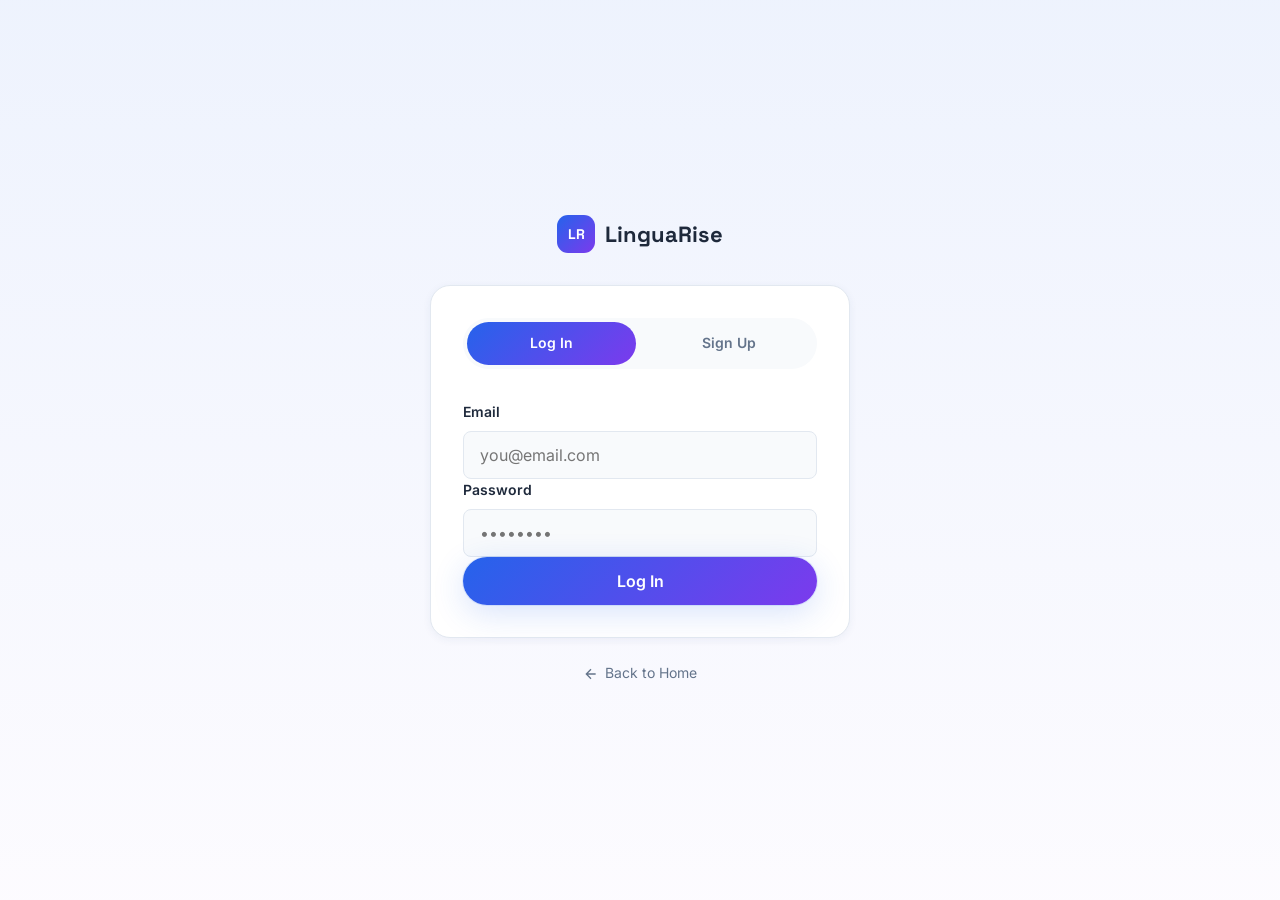
==== pages/dashboard.html @ ba82e3cb "First commit" ====
<!DOCTYPE html>
<html lang="en">
<head>
<meta charset="UTF-8">
<meta name="viewport" content="width=device-width, initial-scale=1.0">
<title>Dashboard — LinguaRise</title>

<script src="../js/theme.js"></script>
<script src="../js/auth.js"></script>
<script src="../js/auth-guard.js"></script>

<link rel="preconnect" href="https://fonts.googleapis.com">
<link rel="preconnect" href="https://fonts.gstatic.com" crossorigin>
<link href="https://fonts.googleapis.com/css2?family=Space+Grotesk:wght=500;600;700&family=Inter:wght=400;500;600;700&family=JetBrains+Mono:wght=500;700&display=swap" rel="stylesheet">

<link rel="stylesheet" href="../css/variables.css">
<link rel="stylesheet" href="../css/base.css">
<link rel="stylesheet" href="../css/components.css">
<link rel="stylesheet" href="../css/app-layout.css">

<style>
  /* Styling-ka cusub ee Sidebar Scrolling-ka u oggolaanaya */
  .app-sidebar {
    display: flex;
    flex-direction: column;
    height: 100vh;
    position: sticky;
    top: 0;
  }

  .sidebar-nav {
    flex: 1;
    overflow-y: auto; /* Waxay oggolaanaysaa in menu-yada la dhex scroll-gareeyo */
    padding-right: var(--space-2);
  }

  /* Naqshadaynta quruxda badan ee Scrollbar-ka sidebar-ka dhexdiisa ah */
  .sidebar-nav::-webkit-scrollbar {
    width: 4px;
  }
  .sidebar-nav::-webkit-scrollbar-track {
    background: transparent;
  }
  .sidebar-nav::-webkit-scrollbar-thumb {
    background: var(--border-color, rgba(255, 255, 255, 0.1));
    border-radius: var(--radius-full);
  }
</style>
</head>
<body>

<div class="app-shell">

  <!-- ============ SIDEBAR ============ -->
  <aside class="app-sidebar">
    <a href="../index.html" class="sidebar-logo"><span class="mark">LR</span>LinguaRise</a>

    <nav class="sidebar-nav">
      <span class="sidebar-group-label">Overview</span>
      <a href="dashboard.html" class="sidebar-link active">
        <svg viewBox="0 0 24 24" fill="none" stroke="currentColor" stroke-width="2"><rect x="3" y="3" width="7" height="9" rx="1.5"/><rect x="14" y="3" width="7" height="5" rx="1.5"/><rect x="14" y="12" width="7" height="9" rx="1.5"/><rect x="3" y="16" width="7" height="5" rx="1.5"/></svg>
        Dashboard
      </a>

      <span class="sidebar-group-label">Practice</span>
      <a href="reading.html" class="sidebar-link">
        <svg viewBox="0 0 24 24" fill="none" stroke="currentColor" stroke-width="2"><path d="M4 19.5A2.5 2.5 0 0 1 6.5 17H20"/><path d="M6.5 2H20v20H6.5A2.5 2.5 0 0 1 4 19.5v-15A2.5 2.5 0 0 1 6.5 2z"/></svg>
        Reading
      </a>
      <a href="listening.html" class="sidebar-link">
        <svg viewBox="0 0 24 24" fill="none" stroke="currentColor" stroke-width="2"><path d="M12 2a3 3 0 0 0-3 3v6a3 3 0 0 0 6 0V5a3 3 0 0 0-3-3z"/><path d="M19 10v1a7 7 0 0 1-14 0v-1M12 18v4M8 22h8"/></svg>
        Listening
      </a>
      <a href="speaking.html" class="sidebar-link">
        <svg viewBox="0 0 24 24" fill="none" stroke="currentColor" stroke-width="2"><path d="M12 15a4 4 0 0 0 4-4V6a4 4 0 0 0-8 0v5a4 4 0 0 0 4 4z"/><path d="M19 11a7 7 0 0 1-14 0"/><path d="M12 18v4"/></svg>
        Speaking
      </a>
      <a href="vocabulary.html" class="sidebar-link">
        <svg viewBox="0 0 24 24" fill="none" stroke="currentColor" stroke-width="2"><rect x="4" y="4" width="16" height="16" rx="2"/><path d="M4 9h16M9 4v16"/></svg>
        Vocabulary
      </a>
      <a href="grammar.html" class="sidebar-link">
        <svg viewBox="0 0 24 24" fill="none" stroke="currentColor" stroke-width="2"><path d="M9 3H5a2 2 0 0 0-2 2v14a2 2 0 0 0 2 2h4M15 3h4a2 2 0 0 1 2 2v14a2 2 0 0 1-2 2h-4M9 3v18M9 8h.01M9 13h.01"/></svg>
        Grammar
      </a>

      <span class="sidebar-group-label">Account</span>
      <a href="profile.html" class="sidebar-link">
        <svg viewBox="0 0 24 24" fill="none" stroke="currentColor" stroke-width="2"><circle cx="12" cy="8" r="4"/><path d="M4 20c0-4.4 3.6-7 8-7s8 2.6 8 7"/></svg>
        Profile
      </a>
      <a href="settings.html" class="sidebar-link">
        <svg viewBox="0 0 24 24" fill="none" stroke="currentColor" stroke-width="2"><circle cx="12" cy="12" r="3"/><path d="M19.4 15a1.65 1.65 0 0 0 .33 1.82l.06.06a2 2 0 1 1-2.83 2.83l-.06-.06a1.65 1.65 0 0 0-1.82-.33 1.65 1.65 0 0 0-1 1.51V21a2 2 0 0 1-4 0v-.09A1.65 1.65 0 0 0 9 19.4a1.65 1.65 0 0 0-1.82.33l-.06.06a2 2 0 1 1-2.83-2.83l.06-.06a1.65 1.65 0 0 0 .33-1.82 1.65 1.65 0 0 0-1.51-1H3a2 2 0 0 1 0-4h.09A1.65 1.65 0 0 0 4.6 9a1.65 1.65 0 0 0-.33-1.82l-.06-.06a2 2 0 1 1 2.83-2.83l.06.06a1.65 1.65 0 0 0 1.82.33H9a1.65 1.65 0 0 0 1-1.51V3a2 2 0 0 1 4 0v.09a1.65 1.65 0 0 0 1 1.51 1.65 1.65 0 0 0 1.82-.33l.06-.06a2 2 0 1 1 2.83 2.83l-.06.06a1.65 1.65 0 0 0-.33 1.82V9a1.65 1.65 0 0 0 1.51 1H21a2 2 0 0 1 0 4h-.09a1.65 1.65 0 0 0-1.51 1z"/></svg>
        Settings
      </a>
    </nav>

    <div class="sidebar-footer" style="padding-top: var(--space-2); border-top: 1px solid var(--border-color);">
      <a href="../index.html" class="sidebar-link">
        <svg viewBox="0 0 24 24" fill="none" stroke="currentColor" stroke-width="2"><path d="M9 21H5a2 2 0 0 1-2-2V5a2 2 0 0 1 2-2h4"/><path d="M16 17l5-5-5-5M21 12H9"/></svg>
        Back to Home
      </a>
      <a href="#" id="logout-link" class="sidebar-link">
        <svg viewBox="0 0 24 24" fill="none" stroke="currentColor" stroke-width="2"><path d="M18 6 6 18M6 6l12 12"/></svg>
        Log out
      </a>
    </div>
  </aside>

  <!-- ============ MAIN ============ -->
  <div>
    <header class="app-topbar">
      <div style="display:flex; align-items:center; gap:12px;">
        <button class="sidebar-toggle-mobile" aria-label="Menu">
          <svg viewBox="0 0 24 24" fill="none" stroke="currentColor" stroke-width="2" stroke-linecap="round"><path d="M4 6h16M4 12h16M4 18h16"/></svg>
        </button>
        <h1>Dashboard</h1>
      </div>

      <div class="nav-actions">
        <button class="theme-toggle" aria-label="Toggle dark mode" aria-pressed="false">
          <span class="knob">
            <svg viewBox="0 0 24 24" fill="currentColor"><path d="M12 3a9 9 0 1 0 9 9c0-.46-.04-.92-.1-1.36a5.4 5.4 0 0 1-7.54-7.54A9 9 0 0 0 12 3z"/></svg>
          </span>
        </button>
        <a href="profile.html" id="topbar-avatar" class="testimonial-avatar" style="width:38px;height:38px; background-size:cover; background-position:center;">?</a>
      </div>
    </header>

    <main class="app-main">
      <div class="section-head" style="margin-bottom: var(--space-6);">
        <h2 id="welcome-heading" style="font-size: var(--fs-2xl);">Welcome back!</h2>
        <p>Here's where you left off.</p>
      </div>

      <div class="stat-grid">
        <div class="card stat-card">
          <div class="stat-icon"><svg viewBox="0 0 24 24" fill="none" stroke="currentColor" stroke-width="2"><path d="M12 20V10M18 20V4M6 20v-6"/></svg></div>
          <div class="stat-value" id="stat-xp">0</div>
          <div class="stat-label">Total XP</div>
        </div>
        <div class="card stat-card">
          <div class="stat-icon"><svg viewBox="0 0 24 24" fill="none" stroke="currentColor" stroke-width="2"><path d="M12 15a4 4 0 0 0 4-4V6a4 4 0 0 0-8 0v5a4 4 0 0 0 4 4z"/><path d="M19 11a7 7 0 0 1-14 0"/></svg></div>
          <div class="stat-value" id="stat-streak">1</div>
          <div class="stat-label">Day Streak</div>
        </div>
        <div class="card stat-card">
          <div class="stat-icon"><svg viewBox="0 0 24 24" fill="none" stroke="currentColor" stroke-width="2"><path d="M12 2a3 3 0 0 0-3 3v6a3 3 0 0 0 6 0V5a3 3 0 0 0-3-3z"/><path d="M19 10v1a7 7 0 0 1-14 0v-1"/></svg></div>
          <div class="stat-value" id="stat-listening">0%</div>
          <div class="stat-label">Listening Progress</div>
        </div>
        <div class="card stat-card">
          <div class="stat-icon"><svg viewBox="0 0 24 24" fill="none" stroke="currentColor" stroke-width="2"><path d="M12 15a4 4 0 0 0 4-4V6a4 4 0 0 0-8 0v5a4 4 0 0 0 4 4z"/><path d="M19 11a7 7 0 0 1-14 0"/></svg></div>
          <div class="stat-value" id="stat-speaking">0%</div>
          <div class="stat-label">Speaking Avg.</div>
        </div>
      </div>

      <div class="section-head" style="margin-bottom: var(--space-6);">
        <h2 style="font-size: var(--fs-2xl);">Continue learning</h2>
        <p>Pick up where you left off.</p>
      </div>

      <div class="why-grid">
        <a href="listening.html" class="why-card card">
          <div class="why-icon"><svg viewBox="0 0 24 24" fill="none" stroke="currentColor" stroke-width="2"><path d="M12 2a3 3 0 0 0-3 3v6a3 3 0 0 0 6 0V5a3 3 0 0 0-3-3z"/><path d="M19 10v1a7 7 0 0 1-14 0v-1"/></svg></div>
          <h3>Listening</h3>
          <p>36 lessons across 3 levels — practice your ear.</p>
        </a>
        <a href="speaking.html" class="why-card card">
          <div class="why-icon"><svg viewBox="0 0 24 24" fill="none" stroke="currentColor" stroke-width="2"><path d="M12 15a4 4 0 0 0 4-4V6a4 4 0 0 0-8 0v5a4 4 0 0 0 4 4z"/><path d="M19 11a7 7 0 0 1-14 0"/></svg></div>
          <h3>Speaking</h3>
          <p>Practice pronunciation with instant voice feedback.</p>
        </a>
        <a href="reading.html" class="why-card card">
          <div class="why-icon"><svg viewBox="0 0 24 24" fill="none" stroke="currentColor" stroke-width="2"><path d="M4 19.5A2.5 2.5 0 0 1 6.5 17H20"/><path d="M6.5 2H20v20H6.5A2.5 2.5 0 0 1 4 19.5v-15A2.5 2.5 0 0 1 6.5 2z"/></svg></div>
          <h3>Reading</h3>
          <p>36 passages, 3 levels — quiz required to advance.</p>
        </a>
        <a href="vocabulary.html" class="why-card card">
          <div class="why-icon"><svg viewBox="0 0 24 24" fill="none" stroke="currentColor" stroke-width="2"><rect x="4" y="4" width="16" height="16" rx="2"/><path d="M4 9h16M9 4v16"/></svg></div>
          <h3>Vocabulary</h3>
          <p>36 word sets, 3 levels — quiz required to advance.</p>
        </a>
        <a href="grammar.html" class="why-card card">
          <div class="why-icon"><svg viewBox="0 0 24 24" fill="none" stroke="currentColor" stroke-width="2"><path d="M9 3H5a2 2 0 0 0-2 2v14a2 2 0 0 0 2 2h4M15 3h4a2 2 0 0 1 2 2v14a2 2 0 0 1-2 2h-4M9 3v18M9 8h.01M9 13h.01"/></svg></div>
          <h3>Grammar</h3>
          <p>36 grammar lessons, 3 levels — quiz required to advance.</p>
        </a>
      </div>
    </main>
  </div>
</div>

<script src="../js/progress-store.js"></script>
<script src="../js/app-sidebar.js"></script>
<script>
  const user = window.LinguaAuth.currentUser();
  if (user) {
    document.getElementById('welcome-heading').textContent = `Welcome back, ${user.name.split(' ')[0]}!`;
    const avatarEl = document.getElementById('topbar-avatar');
    if (user.avatar) {
      avatarEl.style.backgroundImage = `url(${user.avatar})`;
      avatarEl.textContent = '';
    } else {
      avatarEl.textContent = user.name.trim().split(' ').map(n => n[0]).slice(0, 2).join('').toUpperCase();
    }
  }

  document.getElementById('logout-link').addEventListener('click', (e) => {
    e.preventDefault();
    window.LinguaAuth.logout();
    window.location.href = '../index.html';
  });

  const stats = window.LinguaProgress.stats(36, 12);
  document.getElementById('stat-xp').textContent = stats.xp;
  document.getElementById('stat-streak').textContent = stats.streak;
  document.getElementById('stat-listening').textContent = stats.listeningPct + '%';
  document.getElementById('stat-speaking').textContent = stats.speakingAvg + '%';
</script>
</body>
</html>
---- css/variables.css ----
/* ============================================
   LINGUARISE — DESIGN TOKENS
   Fonts: Space Grotesk (display) / Inter (body) / JetBrains Mono (data/utility)
   ============================================ */

:root {
  /* --- Brand colors (fixed across themes) --- */
  --primary: #2563EB;
  --primary-dark: #1D4ED8;
  --secondary: #7C3AED;
  --success: #22C55E;
  --warning: #F59E0B;
  --danger: #EF4444;

  /* --- Light theme (default) --- */
  --bg: #F8FAFC;
  --bg-elevated: #FFFFFF;
  --card: #FFFFFF;
  --card-border: #E2E8F0;
  --text: #1E293B;
  --text-muted: #64748B;
  --text-soft: #94A3B8;
  --accent: #38BDF8;
  --nav-bg: rgba(248, 250, 252, 0.75);
  --shadow-color: 220 60% 30%;

  /* --- Gradients --- */
  --gradient-primary: linear-gradient(135deg, var(--primary) 0%, var(--secondary) 100%);
  --gradient-soft: linear-gradient(180deg, rgba(37,99,235,0.08) 0%, rgba(124,58,237,0.02) 100%);

  /* --- Typography --- */
  --font-display: 'Space Grotesk', sans-serif;
  --font-body: 'Inter', sans-serif;
  --font-mono: 'JetBrains Mono', monospace;

  /* --- Type scale --- */
  --fs-xs: 0.75rem;
  --fs-sm: 0.875rem;
  --fs-base: 1rem;
  --fs-lg: 1.125rem;
  --fs-xl: 1.375rem;
  --fs-2xl: 1.75rem;
  --fs-3xl: 2.25rem;
  --fs-4xl: 3rem;
  --fs-5xl: 3.75rem;

  /* --- Spacing --- */
  --space-1: 0.25rem;
  --space-2: 0.5rem;
  --space-3: 0.75rem;
  --space-4: 1rem;
  --space-6: 1.5rem;
  --space-8: 2rem;
  --space-12: 3rem;
  --space-16: 4rem;
  --space-24: 6rem;

  /* --- Radius --- */
  --radius-sm: 8px;
  --radius-md: 14px;
  --radius-lg: 20px;
  --radius-full: 999px;

  /* --- Shadows --- */
  --shadow-sm: 0 2px 8px hsl(var(--shadow-color) / 0.06);
  --shadow-md: 0 8px 24px hsl(var(--shadow-color) / 0.10);
  --shadow-lg: 0 20px 48px hsl(var(--shadow-color) / 0.16);
  --shadow-glow: 0 0 0 1px rgba(37,99,235,0.12), 0 8px 32px rgba(37,99,235,0.18);

  /* --- Transitions --- */
  --ease: cubic-bezier(0.22, 1, 0.36, 1);
  --t-fast: 0.18s var(--ease);
  --t-med: 0.35s var(--ease);
  --t-slow: 0.6s var(--ease);

  /* --- Layout --- */
  --container: 1200px;
  --nav-height: 76px;
}

/* --- Dark theme --- */
[data-theme="dark"] {
  --bg: #0F172A;
  --bg-elevated: #131F35;
  --card: #1E293B;
  --card-border: #2E3B52;
  --text: #F8FAFC;
  --text-muted: #A9B8CC;
  --text-soft: #64748B;
  --accent: #38BDF8;
  --nav-bg: rgba(15, 23, 42, 0.7);
  --shadow-color: 220 80% 4%;
  --gradient-soft: linear-gradient(180deg, rgba(56,189,248,0.08) 0%, rgba(124,58,237,0.03) 100%);
}
---- css/base.css ----
/* ============================================
   BASE / RESET
   ============================================ */

*, *::before, *::after { box-sizing: border-box; }

html {
  scroll-behavior: smooth;
  -webkit-text-size-adjust: 100%;
}

@media (prefers-reduced-motion: reduce) {
  html { scroll-behavior: auto; }
  *, *::before, *::after {
    animation-duration: 0.01ms !important;
    animation-iteration-count: 1 !important;
    transition-duration: 0.01ms !important;
  }
}

body {
  margin: 0;
  font-family: var(--font-body);
  font-size: var(--fs-base);
  color: var(--text);
  background: var(--bg);
  line-height: 1.6;
  -webkit-font-smoothing: antialiased;
  transition: background var(--t-med), color var(--t-med);
  overflow-x: hidden;
}

h1, h2, h3, h4 {
  font-family: var(--font-display);
  line-height: 1.15;
  margin: 0;
  font-weight: 600;
  letter-spacing: -0.02em;
}

p { margin: 0; }

a {
  color: inherit;
  text-decoration: none;
}

img { max-width: 100%; display: block; }

button {
  font-family: var(--font-body);
  cursor: pointer;
  border: none;
  background: none;
  color: inherit;
}

ul { list-style: none; margin: 0; padding: 0; }

input, textarea {
  font-family: var(--font-body);
  color: var(--text);
}

/* --- Focus visibility (accessibility) --- */
:focus-visible {
  outline: 2px solid var(--primary);
  outline-offset: 3px;
  border-radius: 4px;
}

/* --- Layout helpers --- */
.container {
  width: 100%;
  max-width: var(--container);
  margin-inline: auto;
  padding-inline: var(--space-6);
}

.section {
  padding-block: var(--space-24);
}

.section-head {
  max-width: 640px;
  margin-bottom: var(--space-12);
}

.eyebrow {
  display: inline-flex;
  align-items: center;
  gap: var(--space-2);
  font-family: var(--font-mono);
  font-size: var(--fs-xs);
  letter-spacing: 0.08em;
  text-transform: uppercase;
  color: var(--primary);
  background: rgba(37,99,235,0.08);
  padding: 6px 14px;
  border-radius: var(--radius-full);
  margin-bottom: var(--space-4);
}

[data-theme="dark"] .eyebrow {
  background: rgba(56,189,248,0.1);
  color: var(--accent);
}

.section-head h2 {
  font-size: clamp(1.75rem, 3.2vw, var(--fs-3xl));
  margin-bottom: var(--space-3);
}

.section-head p {
  color: var(--text-muted);
  font-size: var(--fs-lg);
}

/* --- Buttons --- */
.btn {
  display: inline-flex;
  align-items: center;
  justify-content: center;
  gap: var(--space-2);
  font-weight: 600;
  font-size: var(--fs-base);
  padding: 14px 28px;
  border-radius: var(--radius-full);
  transition: transform var(--t-fast), box-shadow var(--t-fast), background var(--t-fast);
  white-space: nowrap;
}

.btn-primary {
  background: var(--gradient-primary);
  color: #fff;
  box-shadow: var(--shadow-glow);
}

.btn-primary:hover {
  transform: translateY(-2px);
  box-shadow: 0 12px 32px rgba(37,99,235,0.32);
}

.btn-ghost {
  background: transparent;
  color: var(--text);
  border: 1.5px solid var(--card-border);
}

.btn-ghost:hover {
  border-color: var(--primary);
  color: var(--primary);
}

.btn-sm {
  padding: 10px 20px;
  font-size: var(--fs-sm);
}

/* --- Card --- */
.card {
  background: var(--card);
  border: 1px solid var(--card-border);
  border-radius: var(--radius-lg);
  box-shadow: var(--shadow-sm);
  transition: transform var(--t-med), box-shadow var(--t-med), border-color var(--t-med);
}

/* --- Glass effect --- */
.glass {
  background: var(--nav-bg);
  backdrop-filter: blur(16px) saturate(160%);
  -webkit-backdrop-filter: blur(16px) saturate(160%);
}
---- css/components.css ----
/* ============================================
   NAVBAR
   ============================================ */

.navbar {
  position: fixed;
  top: 0;
  left: 0;
  right: 0;
  z-index: 1000;
  height: var(--nav-height);
  border-bottom: 1px solid transparent;
  transition: border-color var(--t-med), background var(--t-med);
}

.navbar.is-scrolled {
  border-bottom-color: var(--card-border);
}

.nav-inner {
  height: 100%;
  display: flex;
  align-items: center;
  justify-content: space-between;
  gap: var(--space-6);
}

.nav-logo {
  display: flex;
  align-items: center;
  gap: 10px;
  font-family: var(--font-display);
  font-weight: 700;
  font-size: var(--fs-xl);
}

.nav-logo .mark {
  width: 38px;
  height: 38px;
  border-radius: 11px;
  background: var(--gradient-primary);
  display: flex;
  align-items: center;
  justify-content: center;
  color: #fff;
  font-size: var(--fs-sm);
  font-weight: 700;
  box-shadow: var(--shadow-glow);
  flex-shrink: 0;
}

.nav-links {
  display: flex;
  align-items: center;
  gap: var(--space-6);
}

.nav-links a {
  font-size: var(--fs-sm);
  font-weight: 500;
  color: var(--text-muted);
  position: relative;
  padding: 6px 0;
  transition: color var(--t-fast);
}

.nav-links a::after {
  content: '';
  position: absolute;
  left: 0;
  bottom: -2px;
  width: 0;
  height: 2px;
  background: var(--gradient-primary);
  border-radius: 2px;
  transition: width var(--t-med);
}

.nav-links a:hover,
.nav-links a.active {
  color: var(--text);
}

.nav-links a:hover::after,
.nav-links a.active::after {
  width: 100%;
}

.nav-actions {
  display: flex;
  align-items: center;
  gap: var(--space-3);
}

.icon-btn {
  width: 40px;
  height: 40px;
  border-radius: var(--radius-full);
  display: flex;
  align-items: center;
  justify-content: center;
  color: var(--text-muted);
  transition: background var(--t-fast), color var(--t-fast), transform var(--t-fast);
}

.icon-btn:hover {
  background: var(--card);
  color: var(--primary);
  transform: translateY(-1px);
}

.icon-btn svg { width: 20px; height: 20px; }

/* Theme toggle */
.theme-toggle {
  position: relative;
  width: 52px;
  height: 28px;
  border-radius: var(--radius-full);
  background: var(--card-border);
  padding: 3px;
  transition: background var(--t-med);
}

.theme-toggle .knob {
  width: 22px;
  height: 22px;
  border-radius: 50%;
  background: #fff;
  box-shadow: 0 2px 6px rgba(0,0,0,0.25);
  display: flex;
  align-items: center;
  justify-content: center;
  transform: translateX(0);
  transition: transform var(--t-med) var(--ease);
}

[data-theme="dark"] .theme-toggle .knob { transform: translateX(24px); }
[data-theme="dark"] .theme-toggle { background: var(--secondary); }

.theme-toggle svg { width: 13px; height: 13px; color: var(--primary); }

/* Hamburger */
.hamburger {
  display: none;
  width: 40px;
  height: 40px;
  border-radius: var(--radius-sm);
  align-items: center;
  justify-content: center;
  flex-direction: column;
  gap: 5px;
}

.hamburger span {
  width: 20px;
  height: 2px;
  background: var(--text);
  border-radius: 2px;
  transition: transform var(--t-med), opacity var(--t-fast);
}

.hamburger.is-open span:nth-child(1) { transform: translateY(7px) rotate(45deg); }
.hamburger.is-open span:nth-child(2) { opacity: 0; }
.hamburger.is-open span:nth-child(3) { transform: translateY(-7px) rotate(-45deg); }

/* Mobile menu panel */
.mobile-menu {
  position: fixed;
  top: var(--nav-height);
  left: 0;
  right: 0;
  bottom: 0;
  background: var(--bg);
  z-index: 999;
  padding: var(--space-8) var(--space-6);
  transform: translateY(-8px);
  opacity: 0;
  visibility: hidden;
  pointer-events: none;
  transition: opacity var(--t-med), transform var(--t-med), visibility var(--t-med);
  overflow-y: auto;
}

.mobile-menu.is-open {
  opacity: 1;
  transform: translateY(0);
  visibility: visible;
  pointer-events: auto;
}

.mobile-menu a {
  display: block;
  font-family: var(--font-display);
  font-size: var(--fs-2xl);
  padding: var(--space-3) 0;
  border-bottom: 1px solid var(--card-border);
  color: var(--text);
}

.mobile-menu .btn { margin-top: var(--space-8); width: 100%; }

/* ============================================
   FOOTER
   ============================================ */

.footer {
  background: var(--bg-elevated);
  border-top: 1px solid var(--card-border);
  padding-block: var(--space-16) var(--space-8);
}

.footer-grid {
  display: grid;
  grid-template-columns: 1.4fr 1fr 1fr 1.2fr;
  gap: var(--space-8);
  margin-bottom: var(--space-12);
}

.footer-brand p {
  color: var(--text-muted);
  font-size: var(--fs-sm);
  margin-top: var(--space-3);
  max-width: 280px;
}

.footer-col h4 {
  font-size: var(--fs-sm);
  text-transform: uppercase;
  letter-spacing: 0.06em;
  color: var(--text-soft);
  margin-bottom: var(--space-4);
}

.footer-col a {
  display: block;
  color: var(--text-muted);
  font-size: var(--fs-sm);
  padding: 6px 0;
  transition: color var(--t-fast);
}

.footer-col a:hover { color: var(--primary); }

.footer-social {
  display: flex;
  gap: var(--space-3);
  margin-top: var(--space-4);
}

.footer-social a {
  width: 38px;
  height: 38px;
  border-radius: var(--radius-full);
  background: var(--card);
  border: 1px solid var(--card-border);
  display: flex;
  align-items: center;
  justify-content: center;
}

.footer-social svg { width: 16px; height: 16px; }

.newsletter-form {
  display: flex;
  gap: var(--space-2);
  margin-top: var(--space-3);
}

.newsletter-form input {
  flex: 1;
  min-width: 0;
  padding: 11px 14px;
  border-radius: var(--radius-sm);
  border: 1px solid var(--card-border);
  background: var(--card);
  font-size: var(--fs-sm);
}

.footer-bottom {
  display: flex;
  align-items: center;
  justify-content: space-between;
  padding-top: var(--space-8);
  border-top: 1px solid var(--card-border);
  font-size: var(--fs-xs);
  color: var(--text-soft);
  flex-wrap: wrap;
  gap: var(--space-3);
}

/* ============================================
   BACK TO TOP
   ============================================ */

.back-to-top {
  position: fixed;
  bottom: var(--space-6);
  right: var(--space-6);
  width: 46px;
  height: 46px;
  border-radius: 50%;
  background: var(--gradient-primary);
  color: #fff;
  display: flex;
  align-items: center;
  justify-content: center;
  box-shadow: var(--shadow-glow);
  z-index: 900;
  opacity: 0;
  visibility: hidden;
  transform: translateY(10px);
  transition: opacity var(--t-med), transform var(--t-med), visibility var(--t-med);
}

.back-to-top.is-visible {
  opacity: 1;
  visibility: visible;
  transform: translateY(0);
}

.back-to-top svg { width: 20px; height: 20px; }

/* ============================================
   TOAST
   ============================================ */

.toast {
  position: fixed;
  bottom: var(--space-6);
  left: 50%;
  transform: translateX(-50%) translateY(20px);
  background: var(--card);
  border: 1px solid var(--card-border);
  color: var(--text);
  padding: 14px 22px;
  border-radius: var(--radius-md);
  box-shadow: var(--shadow-lg);
  font-size: var(--fs-sm);
  font-weight: 500;
  z-index: 2000;
  opacity: 0;
  visibility: hidden;
  transition: opacity var(--t-med), transform var(--t-med), visibility var(--t-med);
  display: flex;
  align-items: center;
  gap: var(--space-3);
}

.toast.is-visible {
  opacity: 1;
  visibility: visible;
  transform: translateX(-50%) translateY(0);
}

.toast .dot {
  width: 8px;
  height: 8px;
  border-radius: 50%;
  background: var(--success);
  flex-shrink: 0;
}

/* ============================================
   RESPONSIVE
   ============================================ */

@media (max-width: 900px) {
  .nav-links { display: none; }
  .hamburger { display: flex; }
  .footer-grid { grid-template-columns: 1fr 1fr; }
}

@media (max-width: 560px) {
  .footer-grid { grid-template-columns: 1fr; gap: var(--space-6); }
  .footer-bottom { flex-direction: column; align-items: flex-start; }
}
---- css/app-layout.css ----
/* ============================================
   APP LAYOUT (Dashboard, Listening, Speaking, etc.)
   Sidebar + Topbar shell shared across logged-in pages
   ============================================ */

.app-shell {
  display: grid;
  grid-template-columns: 264px 1fr;
  min-height: 100vh;
}

/* ---------- Sidebar ---------- */
.app-sidebar {
  background: var(--bg-elevated);
  border-right: 1px solid var(--card-border);
  padding: var(--space-6) var(--space-4);
  display: flex;
  flex-direction: column;
  position: sticky;
  top: 0;
  height: 100vh;
  z-index: 100;
}

.sidebar-logo {
  display: flex;
  align-items: center;
  gap: 10px;
  font-family: var(--font-display);
  font-weight: 700;
  font-size: var(--fs-lg);
  padding: var(--space-2) var(--space-3);
  margin-bottom: var(--space-8);
}

.sidebar-logo .mark {
  width: 34px;
  height: 34px;
  border-radius: 10px;
  background: var(--gradient-primary);
  display: flex;
  align-items: center;
  justify-content: center;
  color: #fff;
  font-size: 12px;
  font-weight: 700;
  flex-shrink: 0;
}

.sidebar-nav {
  display: flex;
  flex-direction: column;
  gap: 2px;
  flex: 1;
}

.sidebar-group-label {
  font-family: var(--font-mono);
  font-size: 11px;
  text-transform: uppercase;
  letter-spacing: 0.08em;
  color: var(--text-soft);
  padding: var(--space-4) var(--space-3) var(--space-2);
}

.sidebar-link {
  display: flex;
  align-items: center;
  gap: var(--space-3);
  padding: 11px var(--space-3);
  border-radius: var(--radius-sm);
  color: var(--text-muted);
  font-size: var(--fs-sm);
  font-weight: 500;
  transition: background var(--t-fast), color var(--t-fast);
}

.sidebar-link svg { width: 19px; height: 19px; flex-shrink: 0; }

.sidebar-link:hover {
  background: var(--gradient-soft);
  color: var(--text);
}

.sidebar-link.active {
  background: var(--gradient-primary);
  color: #fff;
  box-shadow: var(--shadow-glow);
}

.sidebar-footer {
  border-top: 1px solid var(--card-border);
  padding-top: var(--space-4);
  margin-top: var(--space-4);
}

/* ---------- Topbar ---------- */
.app-topbar {
  height: 72px;
  display: flex;
  align-items: center;
  justify-content: space-between;
  padding-inline: var(--space-8);
  border-bottom: 1px solid var(--card-border);
  position: sticky;
  top: 0;
  background: var(--nav-bg);
  backdrop-filter: blur(14px);
  -webkit-backdrop-filter: blur(14px);
  z-index: 90;
}

.app-topbar h1 {
  font-size: var(--fs-xl);
}

.sidebar-toggle-mobile {
  display: none;
  width: 40px;
  height: 40px;
  border-radius: var(--radius-sm);
  align-items: center;
  justify-content: center;
  color: var(--text);
}

.app-main {
  padding: var(--space-8);
}

/* ---------- Blurred backdrop (mobile sidebar / modals) ---------- */
.backdrop-blur-layer {
  position: fixed;
  inset: 0;
  background: rgba(15, 23, 42, 0.35);
  backdrop-filter: blur(8px);
  -webkit-backdrop-filter: blur(8px);
  z-index: 150;
  opacity: 0;
  visibility: hidden;
  transition: opacity var(--t-med), visibility var(--t-med);
}

.backdrop-blur-layer.is-visible {
  opacity: 1;
  visibility: visible;
}

/* ---------- Stat cards ---------- */
.stat-grid {
  display: grid;
  grid-template-columns: repeat(4, 1fr);
  gap: var(--space-5);
  margin-bottom: var(--space-8);
}

.stat-card {
  padding: var(--space-6);
}

.stat-card .stat-icon {
  width: 44px;
  height: 44px;
  border-radius: var(--radius-md);
  background: var(--gradient-soft);
  display: flex;
  align-items: center;
  justify-content: center;
  margin-bottom: var(--space-4);
}

.stat-card .stat-icon svg { width: 21px; height: 21px; color: var(--primary); }

.stat-card .stat-value {
  font-family: var(--font-mono);
  font-size: var(--fs-2xl);
  font-weight: 700;
}

.stat-card .stat-label {
  font-size: var(--fs-sm);
  color: var(--text-muted);
  margin-top: var(--space-1);
}

/* ---------- Level tabs (Listening / Speaking) ---------- */
.level-tabs {
  display: flex;
  gap: var(--space-2);
  margin-bottom: var(--space-8);
  border-bottom: 1px solid var(--card-border);
  overflow-x: auto;
}

.level-tab {
  padding: 12px 22px;
  font-size: var(--fs-sm);
  font-weight: 600;
  color: var(--text-muted);
  border-bottom: 2px solid transparent;
  white-space: nowrap;
  transition: color var(--t-fast), border-color var(--t-fast);
}

.level-tab.active {
  color: var(--primary);
  border-bottom-color: var(--primary);
}

.level-panel { display: none; }
.level-panel.active { display: block; }

/* ---------- Lesson grid + card ---------- */
.lesson-grid {
  display: grid;
  grid-template-columns: repeat(3, 1fr);
  gap: var(--space-5);
}

.lesson-card {
  padding: var(--space-6);
  display: flex;
  flex-direction: column;
  gap: var(--space-4);
}

.lesson-card .lesson-num {
  font-family: var(--font-mono);
  font-size: var(--fs-xs);
  color: var(--secondary);
  text-transform: uppercase;
  letter-spacing: 0.06em;
}

.lesson-card h4 { font-size: var(--fs-base); }

.lesson-card .lesson-sentence {
  font-size: var(--fs-sm);
  color: var(--text-muted);
  line-height: 1.6;
  flex: 1;
}

.lesson-card .lesson-footer {
  display: flex;
  align-items: center;
  justify-content: space-between;
  gap: var(--space-3);
}

.lesson-status {
  display: inline-flex;
  align-items: center;
  gap: 6px;
  font-size: var(--fs-xs);
  color: var(--text-soft);
  font-weight: 600;
}

.lesson-status svg { width: 15px; height: 15px; }
.lesson-status.done { color: var(--success); }

.play-btn {
  display: inline-flex;
  align-items: center;
  gap: 8px;
  padding: 9px 16px;
  border-radius: var(--radius-full);
  background: var(--gradient-primary);
  color: #fff;
  font-size: var(--fs-sm);
  font-weight: 600;
  transition: transform var(--t-fast), box-shadow var(--t-fast);
}

.play-btn:hover { transform: translateY(-1px); box-shadow: var(--shadow-glow); }
.play-btn.is-playing { animation: pulse-play 1s ease-in-out infinite; }
.play-btn svg { width: 15px; height: 15px; }

@keyframes pulse-play {
  0%, 100% { opacity: 1; }
  50% { opacity: 0.75; }
}

.lesson-card.is-done { border-color: var(--success); }

/* ---------- Speaking exercise card ---------- */
.speak-card { padding: var(--space-6); display: flex; flex-direction: column; gap: var(--space-4); }

.speak-phrase {
  font-family: var(--font-display);
  font-size: var(--fs-lg);
  padding: var(--space-4);
  background: var(--gradient-soft);
  border-radius: var(--radius-md);
  text-align: center;
}

.speak-actions { display: flex; gap: var(--space-3); }

.speak-actions .btn { flex: 1; }

.btn-mic.is-listening {
  background: var(--danger);
  color: #fff;
  animation: mic-pulse 1s ease-in-out infinite;
}

@keyframes mic-pulse {
  0%, 100% { box-shadow: 0 0 0 0 rgba(239,68,68,0.4); }
  50% { box-shadow: 0 0 0 8px rgba(239,68,68,0); }
}

.speak-feedback {
  font-size: var(--fs-sm);
  font-weight: 600;
  text-align: center;
  padding: var(--space-3);
  border-radius: var(--radius-sm);
  display: none;
}

.speak-feedback.show { display: block; }
.speak-feedback.correct { background: rgba(34,197,94,0.12); color: var(--success); }
.speak-feedback.retry { background: rgba(239,68,68,0.1); color: var(--danger); }

/* ---------- Locked lesson cards (sequential unlock) ---------- */
.lesson-card.is-locked {
  position: relative;
  pointer-events: none;
  user-select: none;
}

.lesson-card.is-locked .lesson-sentence,
.lesson-card.is-locked h4 {
  filter: blur(4px);
  opacity: 0.6;
}

.lesson-card.is-locked .lock-badge {
  position: absolute;
  inset: 0;
  display: flex;
  align-items: center;
  justify-content: center;
  flex-direction: column;
  gap: 6px;
  background: rgba(15,23,42,0.04);
  border-radius: inherit;
  font-size: var(--fs-xs);
  font-weight: 700;
  color: var(--text-soft);
}

[data-theme="dark"] .lesson-card.is-locked .lock-badge { background: rgba(0,0,0,0.25); }
.lesson-card.is-locked .lock-badge svg { width: 22px; height: 22px; }

.lesson-card.quiz-passed { border-color: var(--success); }

.lesson-score-pill {
  font-family: var(--font-mono);
  font-size: var(--fs-xs);
  font-weight: 700;
  color: var(--success);
}

/* ---------- Quiz modal ---------- */
.quiz-modal-wrap {
  position: fixed;
  inset: 0;
  z-index: 400;
  display: flex;
  align-items: center;
  justify-content: center;
  padding: var(--space-6);
  opacity: 0;
  visibility: hidden;
  transition: opacity var(--t-med), visibility var(--t-med);
}

.quiz-modal-wrap.is-open { opacity: 1; visibility: visible; }

.quiz-modal {
  background: var(--card);
  border: 1px solid var(--card-border);
  border-radius: var(--radius-lg);
  max-width: 560px;
  width: 100%;
  max-height: 85vh;
  overflow-y: auto;
  padding: var(--space-8);
  box-shadow: var(--shadow-lg);
  transform: translateY(16px) scale(0.98);
  transition: transform var(--t-med);
}

.quiz-modal-wrap.is-open .quiz-modal { transform: translateY(0) scale(1); }

.quiz-modal .modal-close {
  float: right;
  width: 32px; height: 32px;
  border-radius: 50%;
  display: flex; align-items: center; justify-content: center;
  color: var(--text-muted);
}
.quiz-modal .modal-close:hover { background: var(--bg); }
.quiz-modal .modal-close svg { width: 18px; height: 18px; }

.quiz-lesson-body {
  background: var(--gradient-soft);
  border-radius: var(--radius-md);
  padding: var(--space-5);
  margin: var(--space-4) 0 var(--space-6);
  font-size: var(--fs-base);
  line-height: 1.7;
  clear: both;
}

.quiz-q { margin-bottom: var(--space-6); }
.quiz-q p.q-text { font-weight: 600; margin-bottom: var(--space-3); }
.quiz-option {
  display: flex; align-items: center; gap: var(--space-3);
  padding: 12px 14px; border-radius: var(--radius-sm);
  border: 1.5px solid var(--card-border); margin-bottom: 8px;
  cursor: pointer; font-size: var(--fs-sm);
  transition: border-color var(--t-fast), background var(--t-fast);
}
.quiz-option:hover { border-color: var(--primary); }
.quiz-option input { accent-color: var(--primary); }
.quiz-option.correct { border-color: var(--success); background: rgba(34,197,94,0.08); }
.quiz-option.wrong { border-color: var(--danger); background: rgba(239,68,68,0.08); }

.quiz-result {
  text-align: center;
  padding: var(--space-5);
  border-radius: var(--radius-md);
  margin-top: var(--space-4);
  font-weight: 700;
  display: none;
}
.quiz-result.show { display: block; }
.quiz-result.pass { background: rgba(34,197,94,0.1); color: var(--success); }
.quiz-result.fail { background: rgba(239,68,68,0.1); color: var(--danger); }

/* ---------- Certificate banner ---------- */
.cert-banner {
  background: var(--gradient-primary);
  border-radius: var(--radius-lg);
  padding: var(--space-6) var(--space-8);
  display: flex; align-items: center; justify-content: space-between;
  gap: var(--space-4); flex-wrap: wrap;
  color: #fff; margin-bottom: var(--space-8);
}
.cert-banner h3 { color: #fff; font-size: var(--fs-xl); margin-bottom: 4px; }
.cert-banner p { color: rgba(255,255,255,0.85); font-size: var(--fs-sm); }
.cert-banner .btn-primary { background: #fff; color: var(--primary); box-shadow: none; }

/* ---------- Responsive ---------- */
@media (max-width: 1100px) {
  .lesson-grid { grid-template-columns: repeat(2, 1fr); }
  .stat-grid { grid-template-columns: repeat(2, 1fr); }
}

@media (max-width: 900px) {
  .app-shell { grid-template-columns: 1fr; }
  .app-sidebar {
    position: fixed;
    left: 0;
    top: 0;
    width: 260px;
    transform: translateX(-100%);
    transition: transform var(--t-med);
    z-index: 200;
  }
  .app-sidebar.is-open { transform: translateX(0); }
  .sidebar-toggle-mobile { display: flex; }
  .app-main { padding: var(--space-5); }
}

@media (max-width: 640px) {
  .lesson-grid { grid-template-columns: 1fr; }
  .stat-grid { grid-template-columns: 1fr 1fr; }
  .speak-actions { flex-direction: column; }
}
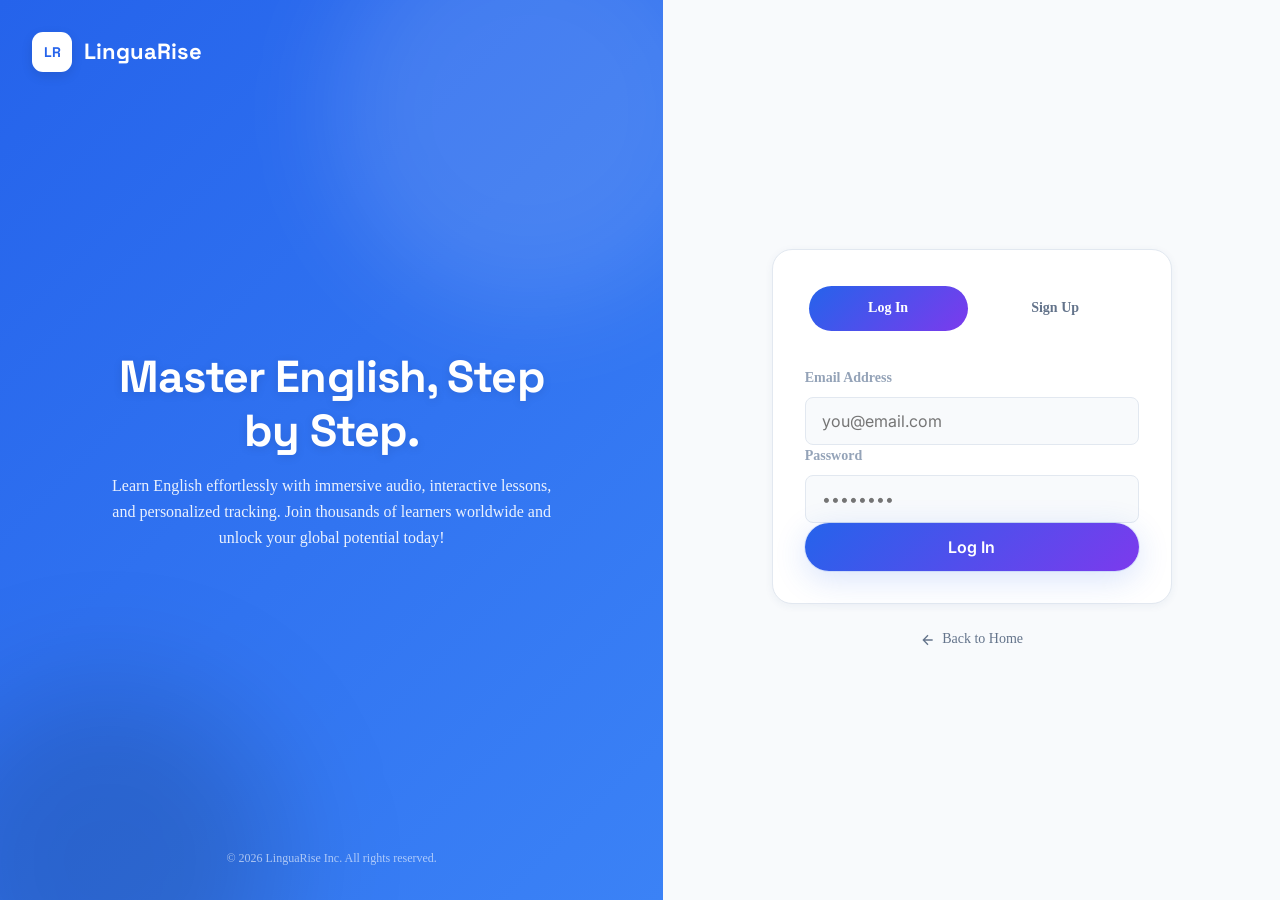
==== commit feb38bd3: "pages change five icon" ====
--- a/pages/dashboard.html
+++ b/pages/dashboard.html
@@ -3,6 +3,8 @@
 <head>
 <meta charset="UTF-8">
 <meta name="viewport" content="width=device-width, initial-scale=1.0">
+<!-- Favicon SVG ah oo si toos ah u dhalinaya astaanta "LR" ee Header-kaaga -->
+<link rel="icon" type="image/svg+xml" href="data:image/svg+xml,%3Csvg xmlns='http://www.w3.org/2000/svg' viewBox='0 0 100 100'%3E%3Crect width='100' height='100' rx='20' fill='%232563EB'/%3E%3Ctext x='50%25' y='65%25' font-family='sans-serif' font-weight='bold' font-size='50' fill='white' text-anchor='middle'%3ELR%3C/text%3E%3C/svg%3E">
 <title>Dashboard — LinguaRise</title>
 
 <script src="../js/theme.js"></script>
